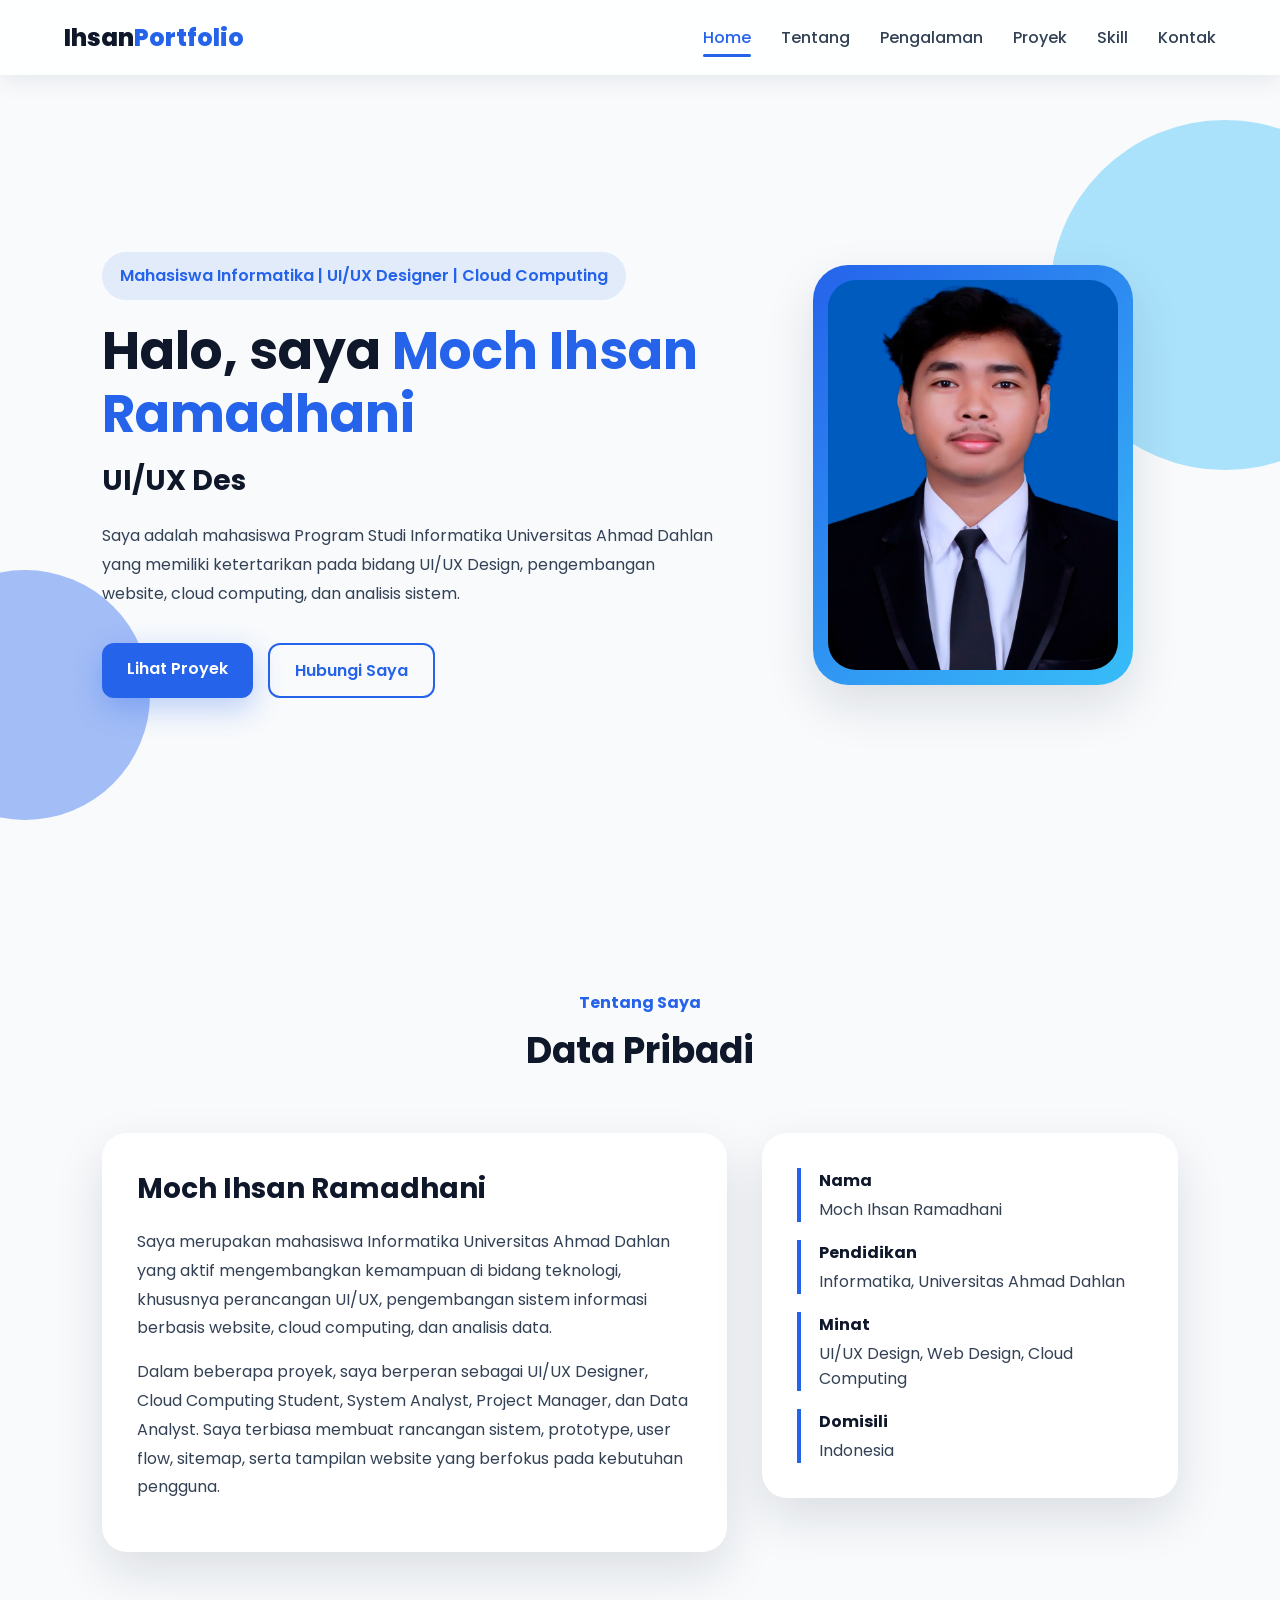
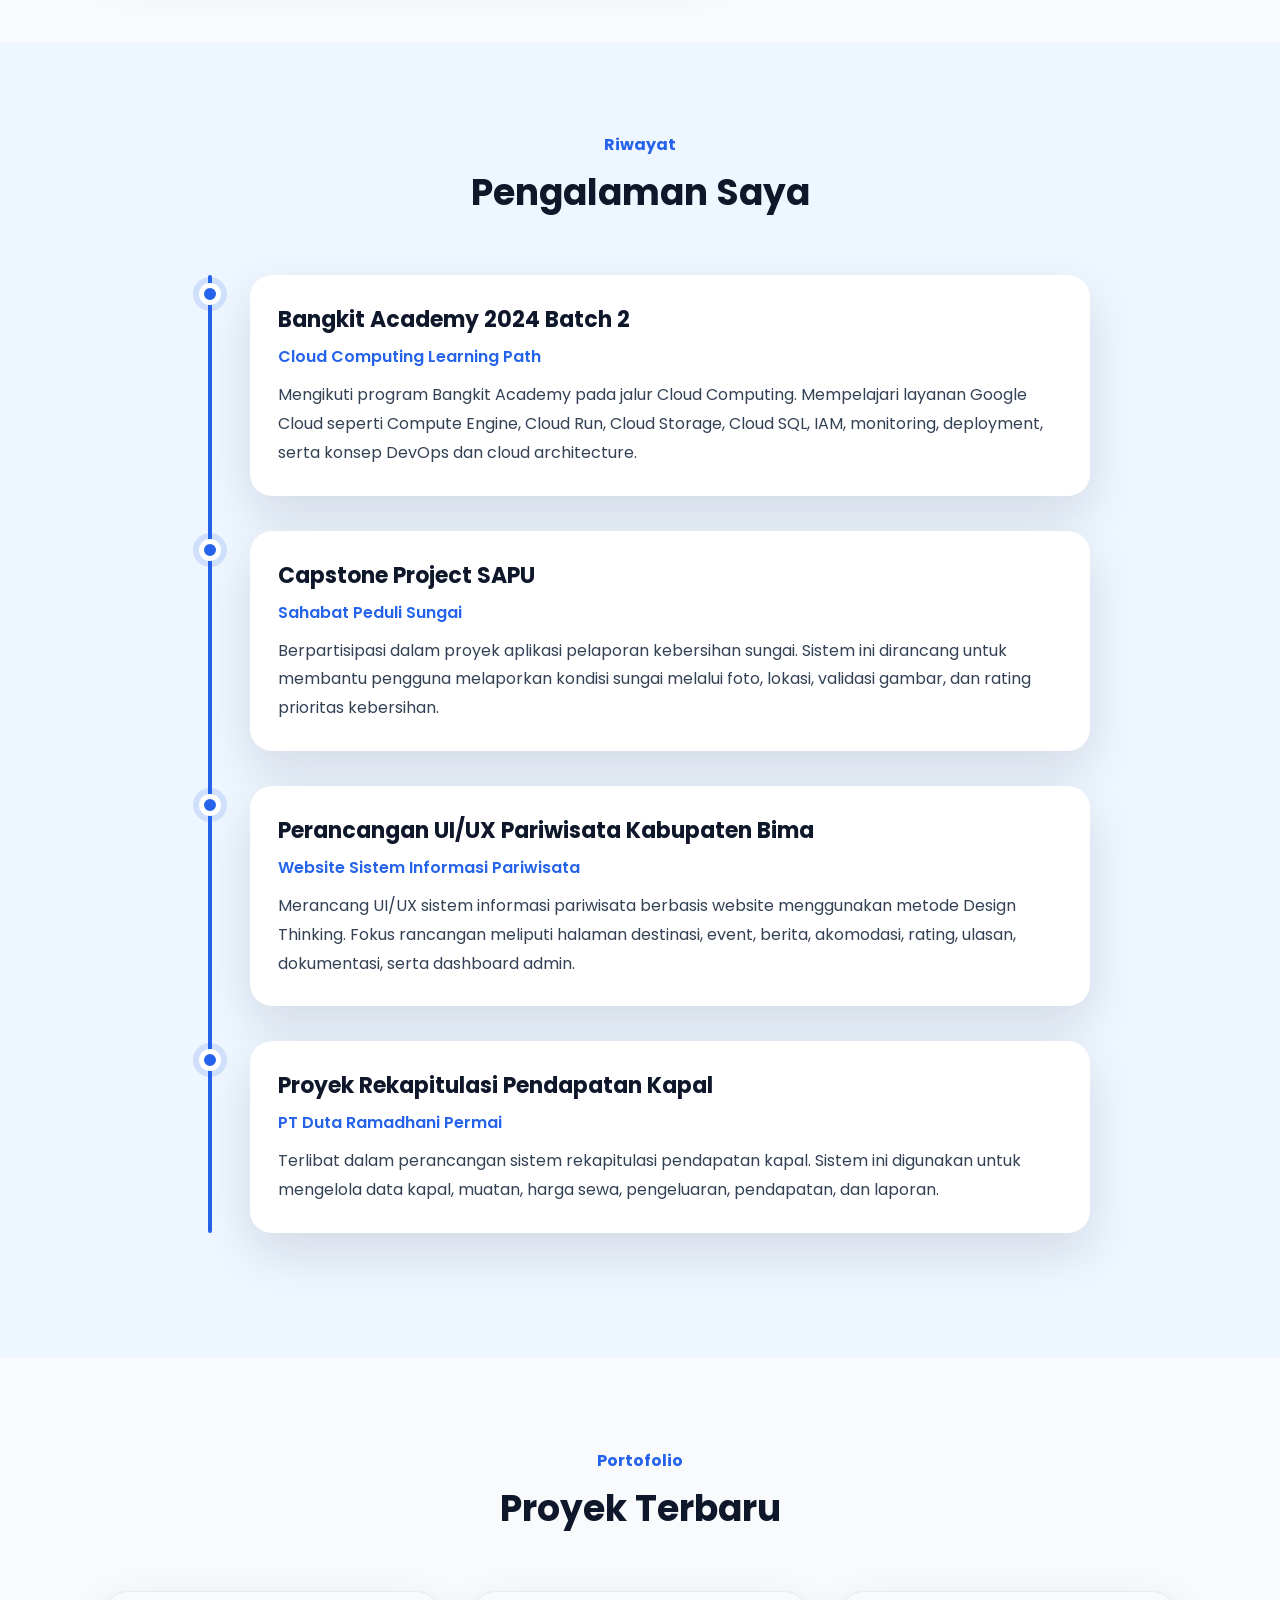
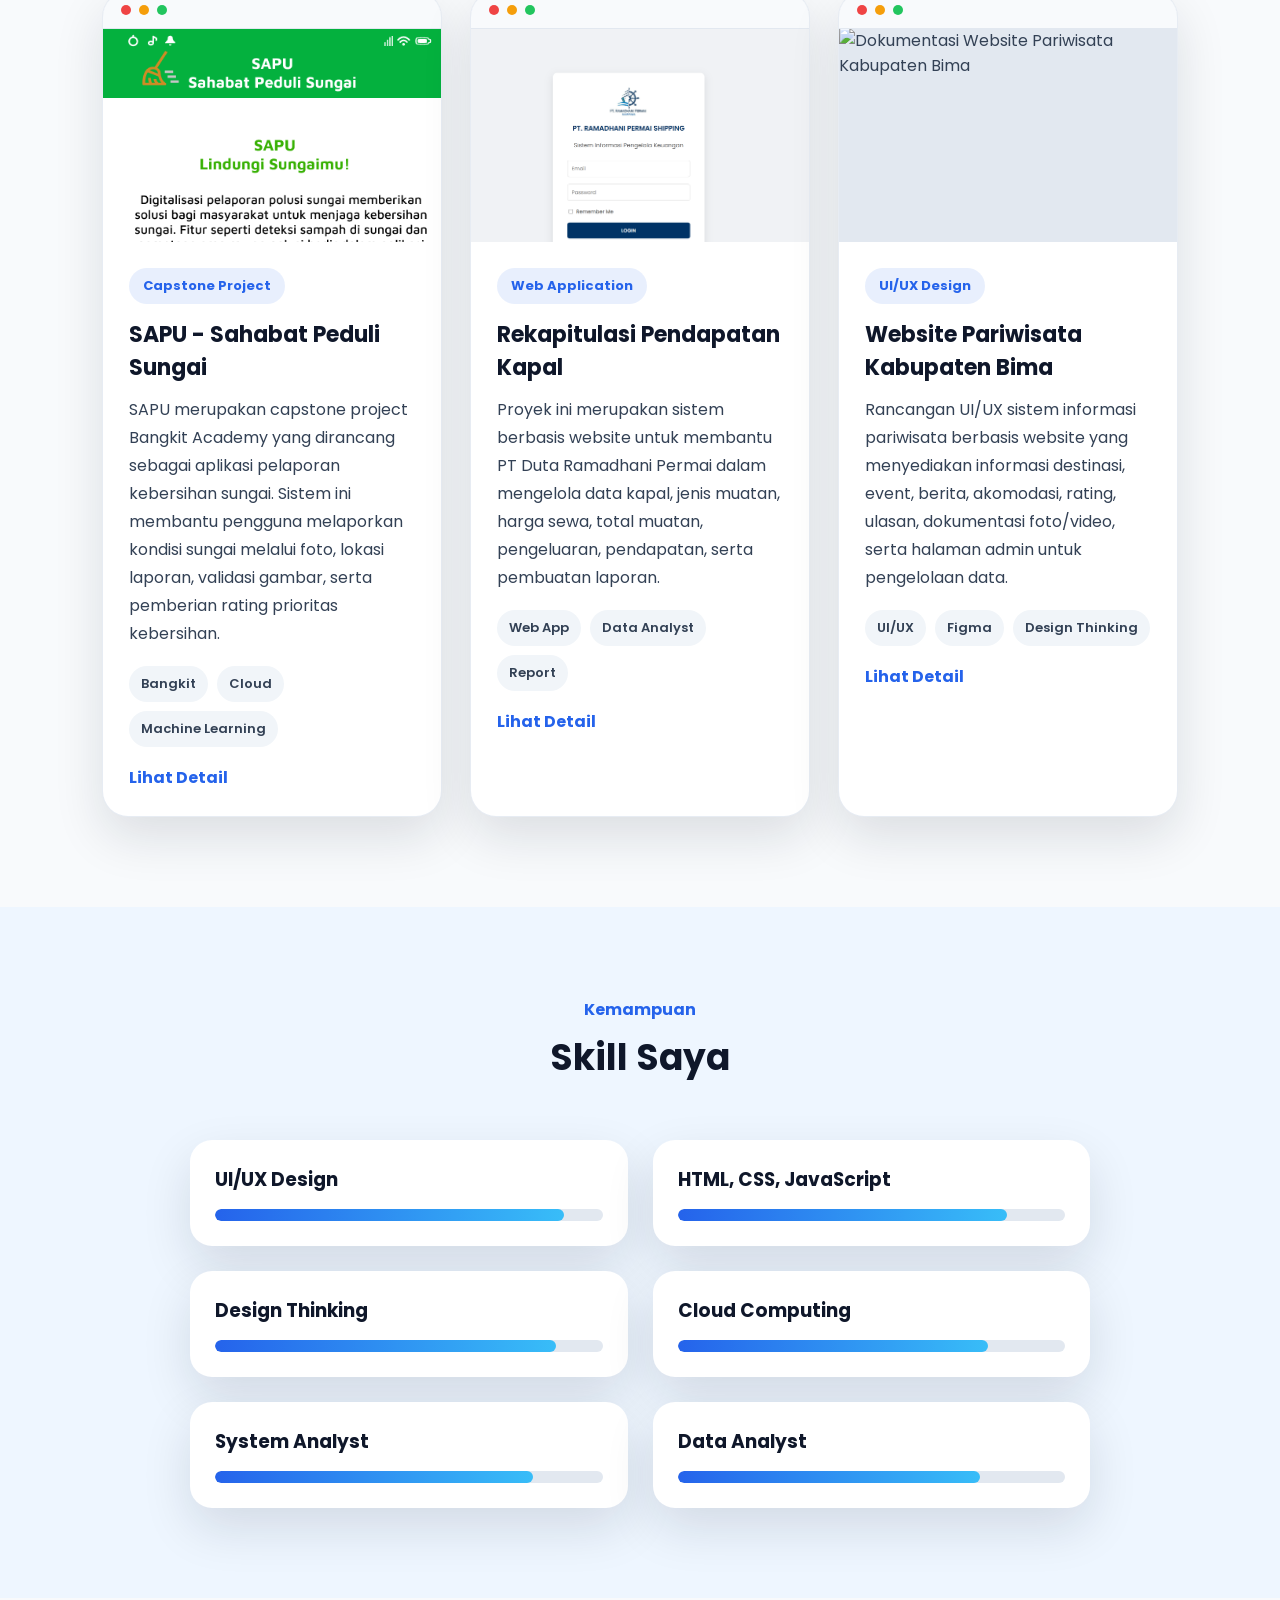
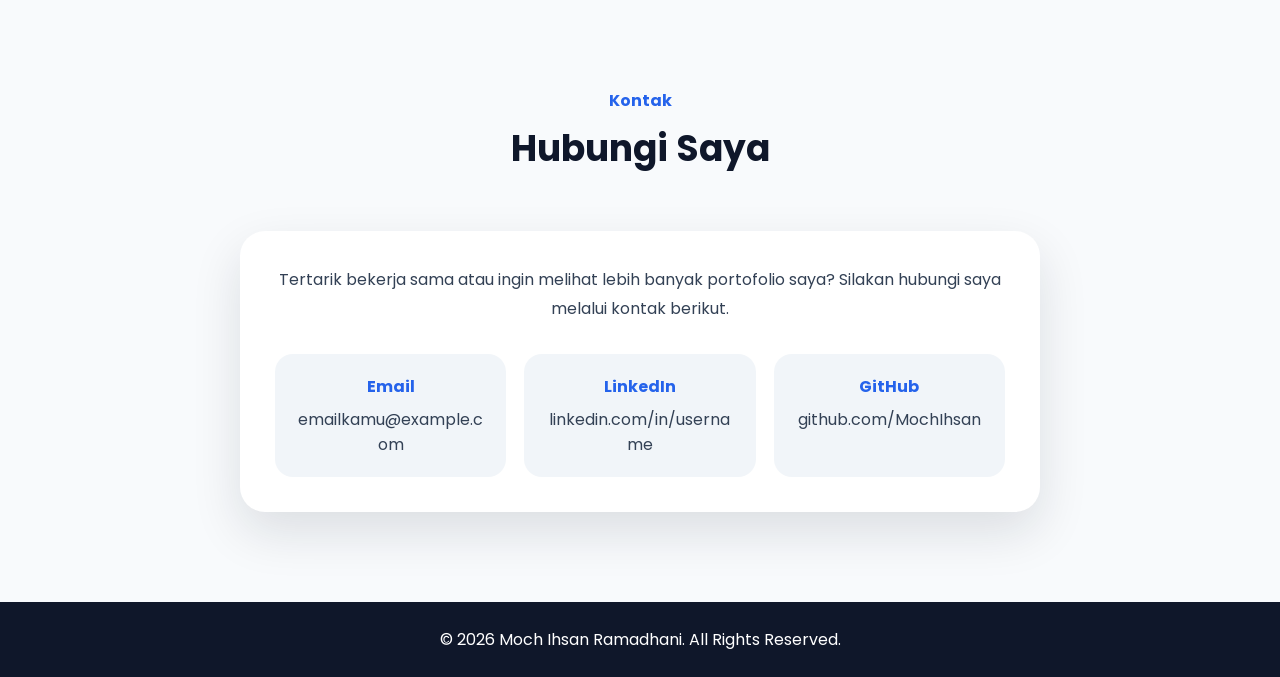
==== index.html @ bd5f5e58 "first commit" ====
<!DOCTYPE html>
<html lang="id">
<head>
  <meta charset="UTF-8" />
  <meta name="viewport" content="width=device-width, initial-scale=1.0" />
  <title>Portofolio | Moch Ihsan Ramadhani</title>

  <link rel="stylesheet" href="style.css" />
</head>
<body>

  <!-- NAVBAR -->
  <header class="header">
    <nav class="navbar">
      <div class="logo">Ihsan<span>Portfolio</span></div>

      <ul class="nav-menu">
        <li><a href="#home" class="nav-link active">Home</a></li>
        <li><a href="#about" class="nav-link">Tentang</a></li>
        <li><a href="#experience" class="nav-link">Pengalaman</a></li>
        <li><a href="#projects" class="nav-link">Proyek</a></li>
        <li><a href="#skills" class="nav-link">Skill</a></li>
        <li><a href="#contact" class="nav-link">Kontak</a></li>
      </ul>

      <div class="menu-toggle" id="menuToggle">
        <span></span>
        <span></span>
        <span></span>
      </div>
    </nav>
  </header>

  <!-- HERO -->
  <section class="hero" id="home">
    <div class="hero-content reveal">
      <p class="badge">Mahasiswa Informatika | UI/UX Designer | Cloud Computing</p>
      <h1>Halo, saya <span>Moch Ihsan Ramadhani</span></h1>
      <h2><span id="typingText"></span></h2>
      <p>
        Saya adalah mahasiswa Program Studi Informatika Universitas Ahmad Dahlan
        yang memiliki ketertarikan pada bidang UI/UX Design, pengembangan website,
        cloud computing, dan analisis sistem.
      </p>

      <div class="hero-buttons">
        <a href="#projects" class="btn primary">Lihat Proyek</a>
        <a href="#contact" class="btn secondary">Hubungi Saya</a>
      </div>
    </div>

    <div class="hero-image reveal">
      <div class="profile-card">
        <!-- Ganti foto.jpg dengan foto kamu -->
        <img src="poto.jpeg" alt="Foto Profil" />
      </div>
    </div>

    <div class="circle circle-1"></div>
    <div class="circle circle-2"></div>
  </section>

  <!-- ABOUT -->
  <section class="section" id="about">
    <div class="section-title reveal">
      <p>Tentang Saya</p>
      <h2>Data Pribadi</h2>
    </div>

    <div class="about-container">
      <div class="about-text reveal">
        <h3>Moch Ihsan Ramadhani</h3>
        <p>
          Saya merupakan mahasiswa Informatika Universitas Ahmad Dahlan yang aktif
          mengembangkan kemampuan di bidang teknologi, khususnya perancangan UI/UX,
          pengembangan sistem informasi berbasis website, cloud computing, dan analisis data.
        </p>
        <p>
          Dalam beberapa proyek, saya berperan sebagai UI/UX Designer, Cloud Computing Student,
          System Analyst, Project Manager, dan Data Analyst. Saya terbiasa membuat rancangan
          sistem, prototype, user flow, sitemap, serta tampilan website yang berfokus pada
          kebutuhan pengguna.
        </p>
      </div>

      <div class="about-info reveal">
        <div class="info-item">
          <span>Nama</span>
          <p>Moch Ihsan Ramadhani</p>
        </div>
        <div class="info-item">
          <span>Pendidikan</span>
          <p>Informatika, Universitas Ahmad Dahlan</p>
        </div>
        <div class="info-item">
          <span>Minat</span>
          <p>UI/UX Design, Web Design, Cloud Computing</p>
        </div>
        <div class="info-item">
          <span>Domisili</span>
          <p>Indonesia</p>
        </div>
      </div>
    </div>
  </section>

  <!-- EXPERIENCE -->
  <section class="section experience-section" id="experience">
    <div class="section-title reveal">
      <p>Riwayat</p>
      <h2>Pengalaman Saya</h2>
    </div>

    <div class="timeline">

      <div class="timeline-item reveal">
        <div class="timeline-dot"></div>
        <div class="timeline-content">
          <h3>Bangkit Academy 2024 Batch 2</h3>
          <span>Cloud Computing Learning Path</span>
          <p>
            Mengikuti program Bangkit Academy pada jalur Cloud Computing. Mempelajari
            layanan Google Cloud seperti Compute Engine, Cloud Run, Cloud Storage,
            Cloud SQL, IAM, monitoring, deployment, serta konsep DevOps dan cloud architecture.
          </p>
        </div>
      </div>

      <div class="timeline-item reveal">
        <div class="timeline-dot"></div>
        <div class="timeline-content">
          <h3>Capstone Project SAPU</h3>
          <span>Sahabat Peduli Sungai</span>
          <p>
            Berpartisipasi dalam proyek aplikasi pelaporan kebersihan sungai. Sistem ini
            dirancang untuk membantu pengguna melaporkan kondisi sungai melalui foto,
            lokasi, validasi gambar, dan rating prioritas kebersihan.
          </p>
        </div>
      </div>

      <div class="timeline-item reveal">
        <div class="timeline-dot"></div>
        <div class="timeline-content">
          <h3>Perancangan UI/UX Pariwisata Kabupaten Bima</h3>
          <span>Website Sistem Informasi Pariwisata</span>
          <p>
            Merancang UI/UX sistem informasi pariwisata berbasis website menggunakan
            metode Design Thinking. Fokus rancangan meliputi halaman destinasi, event,
            berita, akomodasi, rating, ulasan, dokumentasi, serta dashboard admin.
          </p>
        </div>
      </div>

      <div class="timeline-item reveal">
        <div class="timeline-dot"></div>
        <div class="timeline-content">
          <h3>Proyek Rekapitulasi Pendapatan Kapal</h3>
          <span>PT Duta Ramadhani Permai</span>
          <p>
            Terlibat dalam perancangan sistem rekapitulasi pendapatan kapal. Sistem ini
            digunakan untuk mengelola data kapal, muatan, harga sewa, pengeluaran,
            pendapatan, dan laporan.
          </p>
        </div>
      </div>

    </div>
  </section>
<!-- PROJECTS -->
<section class="section" id="projects">
  <div class="section-title reveal">
    <p>Portofolio</p>
    <h2>Proyek Terbaru</h2>
  </div>

  <div class="project-container">

    <!-- PROJECT 1 -->
    <div class="project-card reveal">
      <div class="project-img">
        <img src="project-sapu.png" alt="Dokumentasi Capstone Project SAPU" />

        <div class="project-overlay">
          <button 
            class="project-preview"
            data-img="project-sapu.png"
            data-title="Capstone Project SAPU - Sahabat Peduli Sungai"
          >
            Lihat Preview
          </button>
        </div>
      </div>

      <div class="project-body">
        <span class="project-category">Capstone Project</span>

        <h3>SAPU - Sahabat Peduli Sungai</h3>

        <p>
          SAPU merupakan capstone project Bangkit Academy yang dirancang sebagai
          aplikasi pelaporan kebersihan sungai. Sistem ini membantu pengguna
          melaporkan kondisi sungai melalui foto, lokasi laporan, validasi gambar,
          serta pemberian rating prioritas kebersihan.
        </p>

        <div class="project-tags">
          <span>Bangkit</span>
          <span>Cloud</span>
          <span>Machine Learning</span>
        </div>

        <a href="detail-sapu.html">Lihat Detail</a>
      </div>
    </div>

    <!-- PROJECT 2 -->
    <div class="project-card reveal">
      <div class="project-img">
        <img src="project-kapal.png" alt="Dokumentasi Proyek Rekapitulasi Pendapatan Kapal" />

        <div class="project-overlay">
          <button 
            class="project-preview"
            data-img="project-kapal.png"
            data-title="Proyek Rekapitulasi Pendapatan Kapal PT Duta Ramadhani Permai"
          >
            Lihat Preview
          </button>
        </div>
      </div>

      <div class="project-body">
        <span class="project-category">Web Application</span>

        <h3>Rekapitulasi Pendapatan Kapal</h3>

        <p>
          Proyek ini merupakan sistem berbasis website untuk membantu PT Duta
          Ramadhani Permai dalam mengelola data kapal, jenis muatan, harga sewa,
          total muatan, pengeluaran, pendapatan, serta pembuatan laporan.
        </p>

        <div class="project-tags">
          <span>Web App</span>
          <span>Data Analyst</span>
          <span>Report</span>
        </div>

        <a href="detail-kapal.html">Lihat Detail</a>
      </div>
    </div>

    <!-- PROJECT 3 -->
    <div class="project-card reveal">
      <div class="project-img">
        <img src="project-pariwisata.png" alt="Dokumentasi Website Pariwisata Kabupaten Bima" />

        <div class="project-overlay">
          <button 
            class="project-preview"
            data-img="project-pariwisata.png"
            data-title="Website Pariwisata Kabupaten Bima"
          >
            Lihat Preview
          </button>
        </div>
      </div>

      <div class="project-body">
        <span class="project-category">UI/UX Design</span>

        <h3>Website Pariwisata Kabupaten Bima</h3>

        <p>
          Rancangan UI/UX sistem informasi pariwisata berbasis website yang
          menyediakan informasi destinasi, event, berita, akomodasi, rating,
          ulasan, dokumentasi foto/video, serta halaman admin untuk pengelolaan data.
        </p>

        <div class="project-tags">
          <span>UI/UX</span>
          <span>Figma</span>
          <span>Design Thinking</span>
        </div>

        <a href="detail-pariwisata.html">Lihat Detail</a>
      </div>
    </div>

  </div>
</section>

<!-- MODAL PREVIEW PROJECT -->
<div class="project-modal" id="projectModal">
  <div class="project-modal-content">
    <button class="project-modal-close" id="projectModalClose">&times;</button>
    <h3 id="projectModalTitle">Preview Project</h3>
    <img src="" alt="Preview Project" id="projectModalImage" />
  </div>
</div>

  <!-- SKILLS -->
  <section class="section skills-section" id="skills">
    <div class="section-title reveal">
      <p>Kemampuan</p>
      <h2>Skill Saya</h2>
    </div>

    <div class="skills-container">
      <div class="skill-card reveal">
        <h3>UI/UX Design</h3>
        <div class="skill-bar">
          <span data-width="90%"></span>
        </div>
      </div>

      <div class="skill-card reveal">
        <h3>HTML, CSS, JavaScript</h3>
        <div class="skill-bar">
          <span data-width="85%"></span>
        </div>
      </div>

      <div class="skill-card reveal">
        <h3>Design Thinking</h3>
        <div class="skill-bar">
          <span data-width="88%"></span>
        </div>
      </div>

      <div class="skill-card reveal">
        <h3>Cloud Computing</h3>
        <div class="skill-bar">
          <span data-width="80%"></span>
        </div>
      </div>

      <div class="skill-card reveal">
        <h3>System Analyst</h3>
        <div class="skill-bar">
          <span data-width="82%"></span>
        </div>
      </div>

      <div class="skill-card reveal">
        <h3>Data Analyst</h3>
        <div class="skill-bar">
          <span data-width="78%"></span>
        </div>
      </div>
    </div>
  </section>

  <!-- CONTACT -->
  <section class="section contact-section" id="contact">
    <div class="section-title reveal">
      <p>Kontak</p>
      <h2>Hubungi Saya</h2>
    </div>

    <div class="contact-container reveal">
      <p>
        Tertarik bekerja sama atau ingin melihat lebih banyak portofolio saya?
        Silakan hubungi saya melalui kontak berikut.
      </p>

      <div class="contact-list">
        <div class="contact-item">
          <span>Email</span>
          <p>emailkamu@example.com</p>
        </div>
        <div class="contact-item">
          <span>LinkedIn</span>
          <p>linkedin.com/in/username</p>
        </div>
        <div class="contact-item">
          <span>GitHub</span>
          <p>github.com/MochIhsan</p>
        </div>
      </div>
    </div>
  </section>

  <!-- FOOTER -->
  <footer>
    <p>© 2026 Moch Ihsan Ramadhani. All Rights Reserved.</p>
  </footer>

  <button class="scroll-top" id="scrollTop">↑</button>

  <script src="script.js"></script>
</body>
</html>
---- style.css ----
@import url('https://fonts.googleapis.com/css2?family=Poppins:wght@300;400;500;600;700;800&display=swap');

:root {
  --primary: #2563eb;
  --secondary: #38bdf8;
  --dark: #0f172a;
  --text: #334155;
  --light: #f8fafc;
  --white: #ffffff;
  --gray: #e2e8f0;
  --shadow: 0 20px 50px rgba(15, 23, 42, 0.12);
}

* {
  margin: 0;
  padding: 0;
  box-sizing: border-box;
  font-family: 'Poppins', sans-serif;
  scroll-behavior: smooth;
}

body {
  background: var(--light);
  color: var(--text);
  overflow-x: hidden;
}

a {
  text-decoration: none;
  color: inherit;
}

ul {
  list-style: none;
}

/* NAVBAR */
.header {
  width: 100%;
  position: fixed;
  top: 0;
  left: 0;
  background: rgba(255, 255, 255, 0.85);
  backdrop-filter: blur(15px);
  box-shadow: 0 5px 25px rgba(15, 23, 42, 0.08);
  z-index: 1000;
}

.navbar {
  width: 90%;
  max-width: 1200px;
  height: 75px;
  margin: auto;
  display: flex;
  align-items: center;
  justify-content: space-between;
}

.logo {
  font-size: 24px;
  font-weight: 800;
  color: var(--dark);
}

.logo span {
  color: var(--primary);
}

.nav-menu {
  display: flex;
  gap: 30px;
}

.nav-link {
  font-weight: 500;
  color: var(--text);
  transition: 0.3s;
  position: relative;
}

.nav-link::after {
  content: "";
  position: absolute;
  width: 0;
  height: 3px;
  background: var(--primary);
  left: 0;
  bottom: -8px;
  border-radius: 50px;
  transition: 0.3s;
}

.nav-link:hover,
.nav-link.active {
  color: var(--primary);
}

.nav-link:hover::after,
.nav-link.active::after {
  width: 100%;
}

.menu-toggle {
  display: none;
  flex-direction: column;
  gap: 6px;
  cursor: pointer;
}

.menu-toggle span {
  width: 28px;
  height: 3px;
  background: var(--dark);
  border-radius: 10px;
}

/* HERO */
.hero {
  min-height: 100vh;
  padding: 120px 8% 70px;
  display: grid;
  grid-template-columns: 1.2fr 0.8fr;
  align-items: center;
  gap: 50px;
  position: relative;
  overflow: hidden;
}

.badge {
  display: inline-block;
  background: rgba(37, 99, 235, 0.1);
  color: var(--primary);
  padding: 10px 18px;
  border-radius: 50px;
  font-weight: 600;
  margin-bottom: 20px;
}

.hero-content h1 {
  font-size: 52px;
  line-height: 1.2;
  color: var(--dark);
  margin-bottom: 15px;
}

.hero-content h1 span {
  color: var(--primary);
}

.hero-content h2 {
  font-size: 28px;
  color: var(--dark);
  min-height: 42px;
  margin-bottom: 20px;
}

.hero-content p {
  font-size: 16px;
  line-height: 1.8;
  max-width: 650px;
}

.hero-buttons {
  margin-top: 35px;
  display: flex;
  gap: 15px;
  flex-wrap: wrap;
}

.btn {
  padding: 13px 25px;
  border-radius: 12px;
  font-weight: 600;
  transition: 0.3s;
}

.btn.primary {
  background: var(--primary);
  color: var(--white);
  box-shadow: 0 10px 30px rgba(37, 99, 235, 0.3);
}

.btn.secondary {
  border: 2px solid var(--primary);
  color: var(--primary);
}

.btn:hover {
  transform: translateY(-5px);
}

.hero-image {
  display: flex;
  justify-content: center;
}

.profile-card {
  width: 320px;
  height: 420px;
  border-radius: 35px;
  padding: 15px;
  background: linear-gradient(135deg, var(--primary), var(--secondary));
  box-shadow: var(--shadow);
  animation: floatImage 4s ease-in-out infinite;
}

.profile-card img {
  width: 100%;
  height: 100%;
  border-radius: 28px;
  object-fit: cover;
  background: var(--gray);
}

@keyframes floatImage {
  0%, 100% {
    transform: translateY(0);
  }
  50% {
    transform: translateY(-18px);
  }
}

.circle {
  position: absolute;
  border-radius: 50%;
  z-index: -1;
  opacity: 0.4;
}

.circle-1 {
  width: 350px;
  height: 350px;
  background: var(--secondary);
  top: 120px;
  right: -120px;
  animation: rotateCircle 12s linear infinite;
}

.circle-2 {
  width: 250px;
  height: 250px;
  background: var(--primary);
  bottom: 80px;
  left: -100px;
  animation: rotateCircle 15s linear infinite reverse;
}

@keyframes rotateCircle {
  from {
    transform: rotate(0deg) scale(1);
  }
  to {
    transform: rotate(360deg) scale(1.1);
  }
}

/* GENERAL SECTION */
.section {
  padding: 90px 8%;
}

.section-title {
  text-align: center;
  margin-bottom: 55px;
}

.section-title p {
  color: var(--primary);
  font-weight: 700;
  margin-bottom: 8px;
}

.section-title h2 {
  font-size: 36px;
  color: var(--dark);
}

/* ABOUT */
.about-container {
  display: grid;
  grid-template-columns: 1.2fr 0.8fr;
  gap: 35px;
  align-items: start;
}

.about-text,
.about-info,
.contact-container {
  background: var(--white);
  border-radius: 25px;
  padding: 35px;
  box-shadow: var(--shadow);
}

.about-text h3 {
  font-size: 28px;
  color: var(--dark);
  margin-bottom: 18px;
}

.about-text p {
  line-height: 1.8;
  margin-bottom: 15px;
}

.about-info {
  display: grid;
  gap: 18px;
}

.info-item {
  border-left: 4px solid var(--primary);
  padding-left: 18px;
}

.info-item span {
  font-weight: 700;
  color: var(--dark);
}

.info-item p {
  margin-top: 4px;
}

/* EXPERIENCE */
.experience-section {
  background: #eef6ff;
}

.timeline {
  max-width: 900px;
  margin: auto;
  position: relative;
}

.timeline::before {
  content: "";
  position: absolute;
  left: 18px;
  top: 0;
  width: 4px;
  height: 100%;
  background: var(--primary);
  border-radius: 50px;
}

.timeline-item {
  position: relative;
  padding-left: 60px;
  margin-bottom: 35px;
}

.timeline-dot {
  width: 22px;
  height: 22px;
  background: var(--primary);
  border: 5px solid var(--white);
  border-radius: 50%;
  position: absolute;
  left: 9px;
  top: 8px;
  box-shadow: 0 0 0 6px rgba(37, 99, 235, 0.15);
}

.timeline-content {
  background: var(--white);
  padding: 28px;
  border-radius: 22px;
  box-shadow: var(--shadow);
  transition: 0.3s;
}

.timeline-content:hover {
  transform: translateX(8px);
}

.timeline-content h3 {
  color: var(--dark);
  font-size: 22px;
}

.timeline-content span {
  display: inline-block;
  margin: 8px 0 12px;
  color: var(--primary);
  font-weight: 600;
}

.timeline-content p {
  line-height: 1.8;
}

/* PROJECTS */
.project-container {
  display: grid;
  grid-template-columns: repeat(3, 1fr);
  gap: 28px;
}

.project-card {
  background: var(--white);
  border-radius: 26px;
  overflow: hidden;
  box-shadow: var(--shadow);
  transition: 0.4s ease;
  border: 1px solid rgba(226, 232, 240, 0.8);
}

.project-card:hover {
  transform: translateY(-12px);
  box-shadow: 0 25px 60px rgba(15, 23, 42, 0.18);
}

.project-img {
  width: 100%;
  height: 250px;
  position: relative;
  overflow: hidden;
  background: #e2e8f0;
}

/* Efek seperti tampilan browser/window */
.project-img::before {
  content: "";
  width: 100%;
  height: 36px;
  background: #f8fafc;
  position: absolute;
  top: 0;
  left: 0;
  z-index: 2;
  border-bottom: 1px solid #e2e8f0;
}

.project-img::after {
  content: "";
  width: 10px;
  height: 10px;
  background: #ef4444;
  position: absolute;
  top: 13px;
  left: 18px;
  border-radius: 50%;
  z-index: 3;
  box-shadow: 18px 0 #f59e0b, 36px 0 #22c55e;
}

.project-img img {
  width: 100%;
  height: 100%;
  object-fit: cover;
  object-position: top;
  padding-top: 36px;
  transition: 0.5s ease;
}

.project-card:hover .project-img img {
  transform: scale(1.08);
}

.project-overlay {
  position: absolute;
  inset: 0;
  background: rgba(15, 23, 42, 0.62);
  display: flex;
  align-items: center;
  justify-content: center;
  padding-top: 36px;
  opacity: 0;
  transition: 0.4s ease;
  z-index: 5;
}

.project-card:hover .project-overlay {
  opacity: 1;
}

.project-preview {
  border: none;
  background: var(--primary);
  color: var(--white);
  padding: 13px 24px;
  border-radius: 14px;
  font-weight: 700;
  cursor: pointer;
  box-shadow: 0 12px 30px rgba(37, 99, 235, 0.35);
  transition: 0.3s ease;
}

.project-preview:hover {
  background: var(--dark);
  transform: translateY(-4px);
}

.project-body {
  padding: 26px;
}

.project-category {
  display: inline-block;
  background: rgba(37, 99, 235, 0.1);
  color: var(--primary);
  padding: 8px 14px;
  border-radius: 50px;
  font-size: 13px;
  font-weight: 700;
  margin-bottom: 14px;
}

.project-body h3 {
  color: var(--dark);
  font-size: 22px;
  margin-bottom: 12px;
}

.project-body p {
  line-height: 1.75;
  margin-bottom: 18px;
}

.project-tags {
  display: flex;
  flex-wrap: wrap;
  gap: 9px;
  margin-bottom: 18px;
}

.project-tags span {
  background: #f1f5f9;
  color: var(--text);
  padding: 8px 12px;
  border-radius: 50px;
  font-size: 13px;
  font-weight: 600;
}

.project-body a {
  color: var(--primary);
  font-weight: 700;
}

/* MODAL PREVIEW PROJECT */
.project-modal {
  position: fixed;
  inset: 0;
  background: rgba(15, 23, 42, 0.78);
  backdrop-filter: blur(8px);
  z-index: 3000;
  display: none;
  align-items: center;
  justify-content: center;
  padding: 35px;
}

.project-modal.show {
  display: flex;
}

.project-modal-content {
  width: min(1100px, 100%);
  max-height: 90vh;
  background: var(--white);
  border-radius: 24px;
  padding: 24px;
  position: relative;
  box-shadow: 0 25px 80px rgba(0, 0, 0, 0.35);
  animation: projectModalZoom 0.35s ease;
}

@keyframes projectModalZoom {
  from {
    opacity: 0;
    transform: scale(0.88);
  }

  to {
    opacity: 1;
    transform: scale(1);
  }
}

.project-modal-content h3 {
  color: var(--dark);
  margin-bottom: 18px;
  padding-right: 45px;
}

.project-modal-content img {
  width: 100%;
  max-height: 72vh;
  object-fit: contain;
  border-radius: 16px;
  background: #f1f5f9;
}

.project-modal-close {
  position: absolute;
  top: 18px;
  right: 20px;
  width: 38px;
  height: 38px;
  border: none;
  border-radius: 50%;
  background: #f1f5f9;
  color: var(--dark);
  font-size: 28px;
  line-height: 38px;
  cursor: pointer;
  transition: 0.3s ease;
}

.project-modal-close:hover {
  background: var(--primary);
  color: var(--white);
}

/* RESPONSIVE PROJECT */
@media (max-width: 992px) {
  .project-container {
    grid-template-columns: repeat(2, 1fr);
  }

  .project-img {
    height: 280px;
  }
}

@media (max-width: 768px) {
  .project-container {
    grid-template-columns: 1fr;
  }

  .project-img {
    height: 260px;
  }
}

@media (max-width: 576px) {
  .project-img {
    height: 220px;
  }

  .project-body {
    padding: 22px;
  }

  .project-body h3 {
    font-size: 20px;
  }

  .project-modal {
    padding: 18px;
  }

  .project-modal-content {
    padding: 18px;
    border-radius: 18px;
  }

  .project-modal-content h3 {
    font-size: 18px;
  }
}

/* SKILLS */
.skills-section {
  background: #eef6ff;
}

.skills-container {
  display: grid;
  grid-template-columns: repeat(2, 1fr);
  gap: 25px;
  max-width: 900px;
  margin: auto;
}

.skill-card {
  background: var(--white);
  padding: 25px;
  border-radius: 22px;
  box-shadow: var(--shadow);
}

.skill-card h3 {
  color: var(--dark);
  margin-bottom: 15px;
}

.skill-bar {
  width: 100%;
  height: 12px;
  background: var(--gray);
  border-radius: 50px;
  overflow: hidden;
}

.skill-bar span {
  display: block;
  height: 100%;
  width: 0;
  background: linear-gradient(90deg, var(--primary), var(--secondary));
  border-radius: 50px;
  transition: width 1.5s ease;
}

/* CONTACT */
.contact-section {
  text-align: center;
}

.contact-container {
  max-width: 800px;
  margin: auto;
}

.contact-container > p {
  line-height: 1.8;
  margin-bottom: 30px;
}

.contact-list {
  display: grid;
  grid-template-columns: repeat(3, 1fr);
  gap: 18px;
}

.contact-item {
  background: #f1f5f9;
  border-radius: 18px;
  padding: 20px;
}

.contact-item span {
  color: var(--primary);
  font-weight: 700;
}

.contact-item p {
  margin-top: 8px;
  word-break: break-word;
}

/* FOOTER */
footer {
  background: var(--dark);
  color: var(--white);
  text-align: center;
  padding: 25px;
}

/* SCROLL TOP */
.scroll-top {
  position: fixed;
  right: 25px;
  bottom: 25px;
  width: 45px;
  height: 45px;
  border: none;
  border-radius: 50%;
  background: var(--primary);
  color: var(--white);
  font-size: 22px;
  cursor: pointer;
  display: none;
  box-shadow: var(--shadow);
  transition: 0.3s;
}

.scroll-top:hover {
  transform: translateY(-5px);
}

/* REVEAL ANIMATION */
.reveal {
  opacity: 0;
  transform: translateY(60px);
  transition: 0.8s ease;
}

.reveal.show {
  opacity: 1;
  transform: translateY(0);
}

/* RESPONSIVE */
@media (max-width: 992px) {
  .hero,
  .about-container {
    grid-template-columns: 1fr;
    text-align: center;
  }

  .hero-content p {
    margin: auto;
  }

  .hero-buttons {
    justify-content: center;
  }

  .project-container {
    grid-template-columns: repeat(2, 1fr);
  }

  .contact-list {
    grid-template-columns: 1fr;
  }
}

@media (max-width: 768px) {
  .menu-toggle {
    display: flex;
  }

  .nav-menu {
    position: absolute;
    top: 75px;
    right: -100%;
    width: 100%;
    background: var(--white);
    flex-direction: column;
    align-items: center;
    padding: 30px 0;
    transition: 0.4s;
    box-shadow: 0 20px 30px rgba(15, 23, 42, 0.08);
  }

  .nav-menu.active {
    right: 0;
  }

  .hero-content h1 {
    font-size: 38px;
  }

  .hero-content h2 {
    font-size: 22px;
  }

  .profile-card {
    width: 260px;
    height: 340px;
  }

  .project-container,
  .skills-container {
    grid-template-columns: 1fr;
  }

  .section-title h2 {
    font-size: 30px;
  }
}
/* DETAIL PROJECT PAGE */
.detail-hero {
  min-height: 90vh;
  padding: 130px 8% 80px;
  display: grid;
  grid-template-columns: 1fr 1fr;
  gap: 55px;
  align-items: center;
  background: linear-gradient(135deg, #f8fafc, #eef6ff);
}

.back-link {
  display: inline-block;
  color: var(--primary);
  font-weight: 700;
  margin-bottom: 22px;
}

.detail-category {
  display: inline-block;
  background: rgba(37, 99, 235, 0.1);
  color: var(--primary);
  padding: 10px 18px;
  border-radius: 50px;
  font-weight: 700;
  margin-bottom: 18px;
}

.detail-hero-content h1 {
  font-size: 46px;
  line-height: 1.2;
  color: var(--dark);
  margin-bottom: 20px;
}

.detail-hero-content p {
  line-height: 1.9;
  font-size: 16px;
  margin-bottom: 24px;
}

.detail-tags {
  display: flex;
  flex-wrap: wrap;
  gap: 10px;
}

.detail-tags span {
  background: var(--white);
  color: var(--text);
  padding: 9px 14px;
  border-radius: 50px;
  font-weight: 600;
  box-shadow: 0 8px 20px rgba(15, 23, 42, 0.08);
}

.detail-hero-image {
  background: var(--white);
  border-radius: 28px;
  padding: 14px;
  box-shadow: var(--shadow);
  overflow: hidden;
}

.detail-hero-image img {
  width: 100%;
  height: 390px;
  object-fit: cover;
  object-position: top;
  border-radius: 20px;
  background: var(--gray);
}

.detail-grid {
  display: grid;
  grid-template-columns: 1.3fr 0.7fr;
  gap: 35px;
  align-items: start;
}

.detail-main,
.sidebar-card {
  background: var(--white);
  border-radius: 25px;
  padding: 34px;
  box-shadow: var(--shadow);
}

.detail-main h2 {
  color: var(--dark);
  font-size: 28px;
  margin-bottom: 16px;
}

.detail-main p {
  line-height: 1.85;
  margin-bottom: 18px;
}

.feature-list {
  display: grid;
  grid-template-columns: repeat(2, 1fr);
  gap: 18px;
  margin-top: 20px;
}

.feature-item {
  background: #f8fafc;
  border-radius: 18px;
  padding: 22px;
  border-left: 4px solid var(--primary);
}

.feature-item h3 {
  color: var(--dark);
  margin-bottom: 10px;
}

.feature-item p {
  margin-bottom: 0;
  line-height: 1.7;
}

.detail-sidebar {
  position: sticky;
  top: 105px;
}

.sidebar-card h3 {
  color: var(--dark);
  font-size: 24px;
  margin-bottom: 22px;
}

.sidebar-info {
  padding: 16px 0;
  border-bottom: 1px solid var(--gray);
}

.sidebar-info:last-child {
  border-bottom: none;
}

.sidebar-info span {
  display: block;
  color: var(--primary);
  font-weight: 700;
  margin-bottom: 6px;
}

.sidebar-info p {
  color: var(--text);
  line-height: 1.6;
}

.gallery-section {
  background: #eef6ff;
}

.gallery-grid {
  display: grid;
  grid-template-columns: repeat(4, 1fr);
  gap: 22px;
}

.gallery-card {
  position: relative;
  height: 230px;
  border-radius: 22px;
  overflow: hidden;
  background: var(--white);
  box-shadow: var(--shadow);
  cursor: pointer;
}

.gallery-card img {
  width: 100%;
  height: 100%;
  object-fit: cover;
  object-position: top;
  transition: 0.4s ease;
}

.gallery-card:hover img {
  transform: scale(1.08);
}

.gallery-preview {
  position: absolute;
  left: 50%;
  bottom: 18px;
  transform: translateX(-50%) translateY(20px);
  border: none;
  background: var(--primary);
  color: var(--white);
  padding: 10px 18px;
  border-radius: 12px;
  font-weight: 700;
  cursor: pointer;
  opacity: 0;
  transition: 0.3s ease;
}

.gallery-card:hover .gallery-preview {
  opacity: 1;
  transform: translateX(-50%) translateY(0);
}

/* RESPONSIVE DETAIL PAGE */
@media (max-width: 992px) {
  .detail-hero,
  .detail-grid {
    grid-template-columns: 1fr;
  }

  .detail-sidebar {
    position: static;
  }

  .gallery-grid {
    grid-template-columns: repeat(2, 1fr);
  }

  .detail-hero-content h1 {
    font-size: 38px;
  }
}

@media (max-width: 576px) {
  .detail-hero {
    padding: 115px 8% 60px;
  }

  .detail-hero-content h1 {
    font-size: 30px;
  }

  .detail-hero-image img {
    height: 260px;
  }

  .detail-main,
  .sidebar-card {
    padding: 24px;
  }

  .feature-list {
    grid-template-columns: 1fr;
  }

  .gallery-grid {
    grid-template-columns: 1fr;
  }

  .gallery-card {
    height: 220px;
  }
}
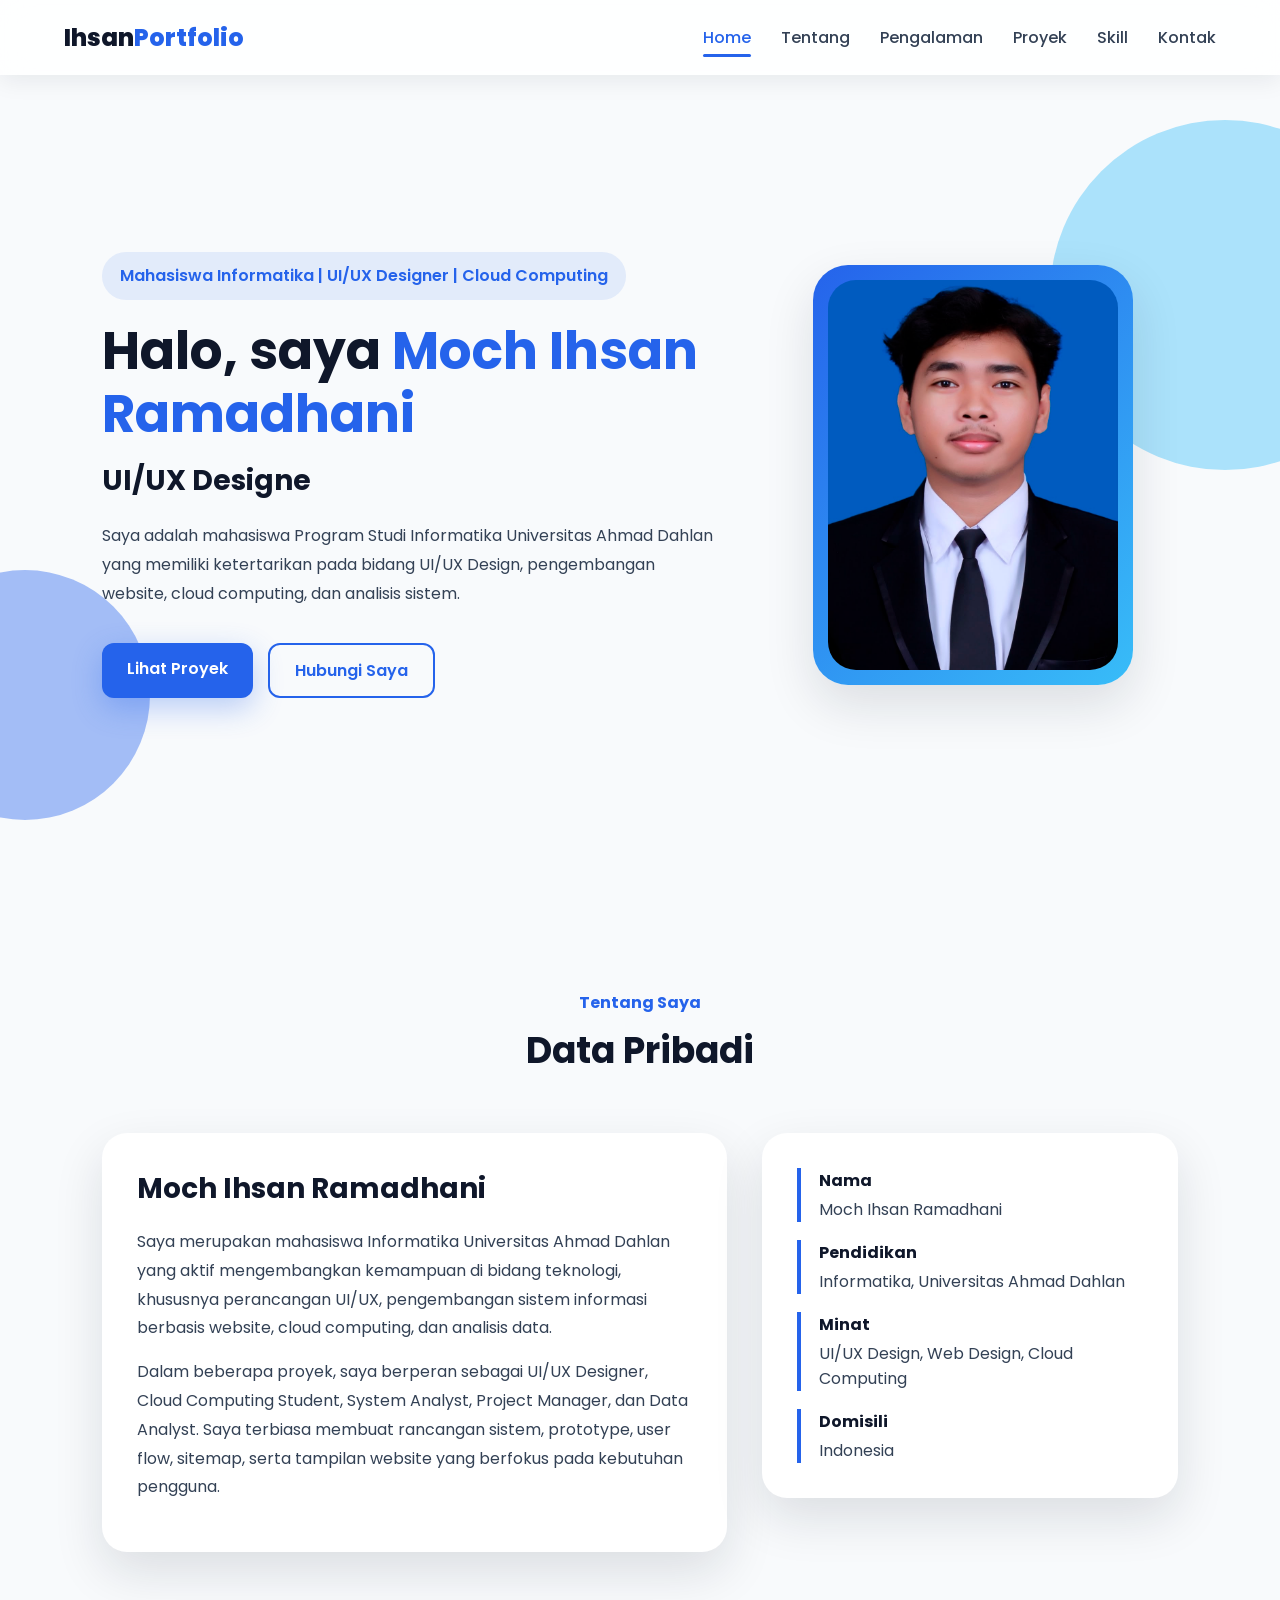
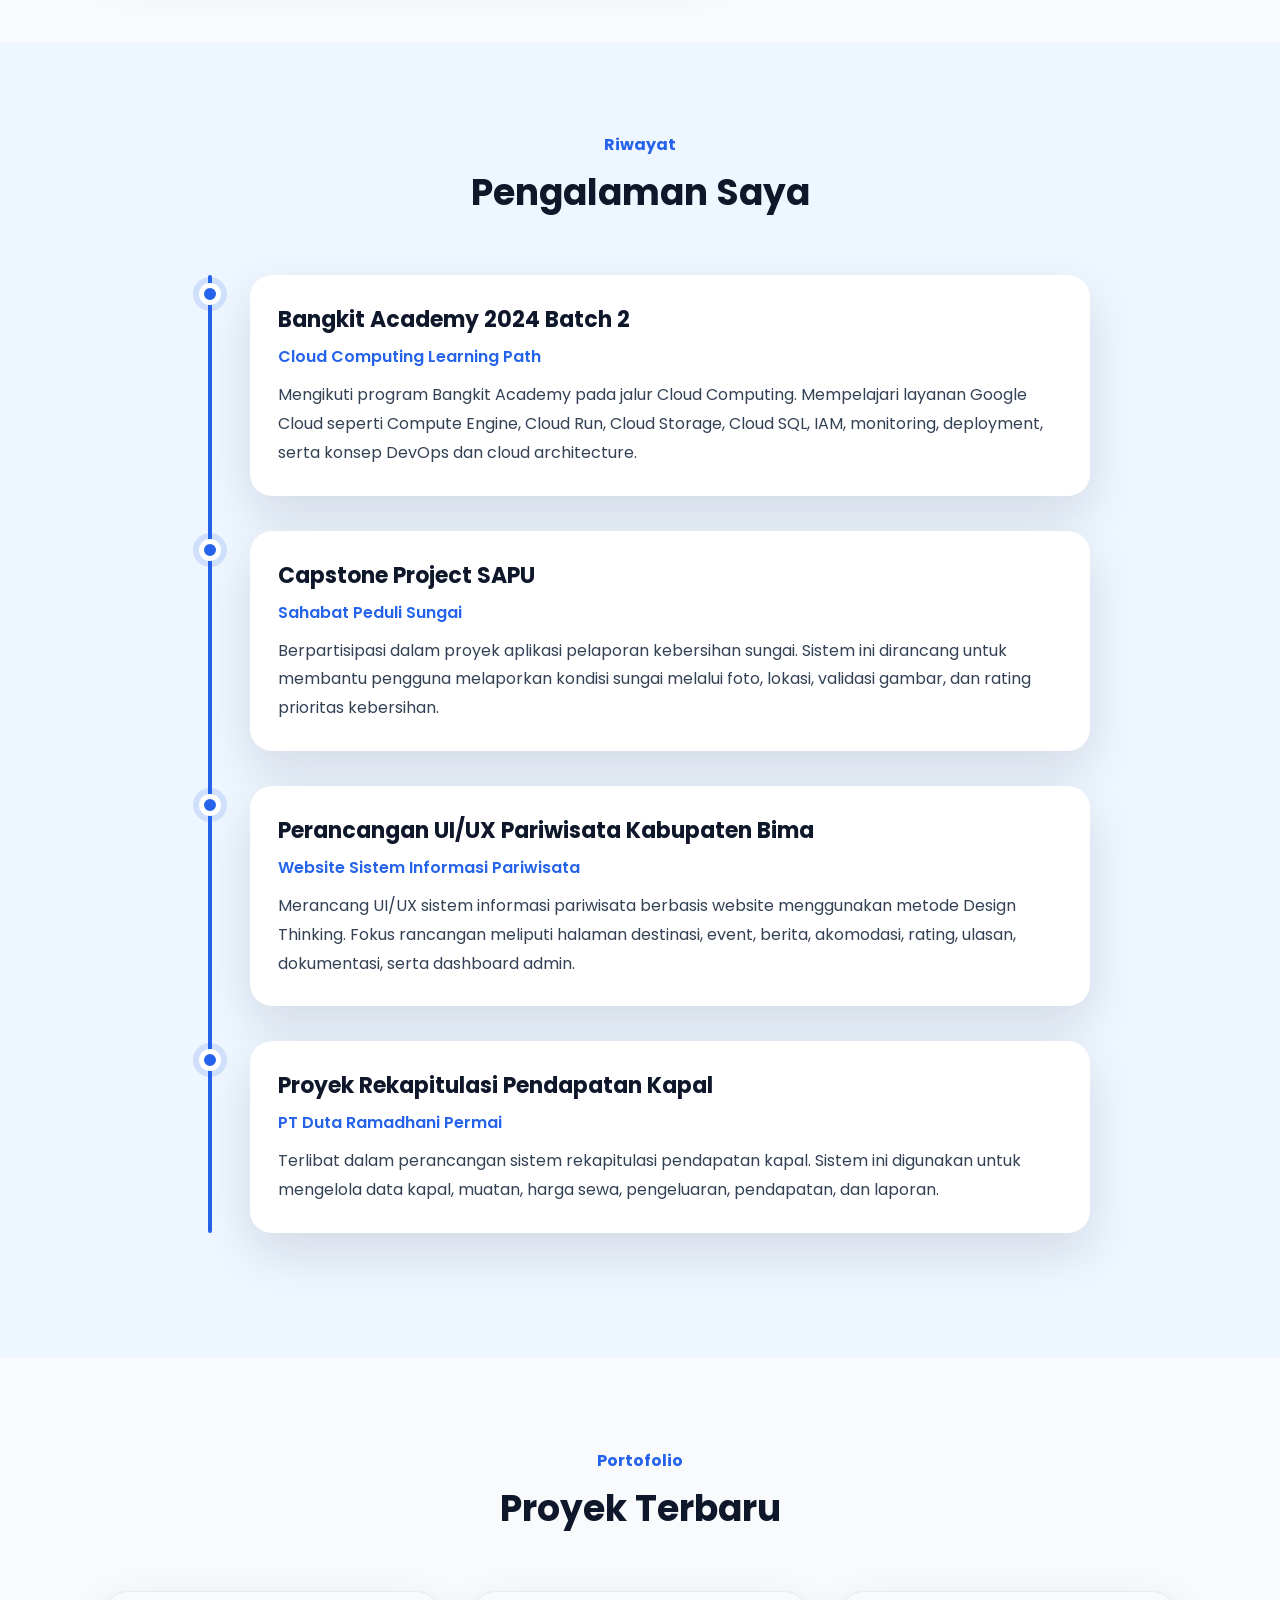
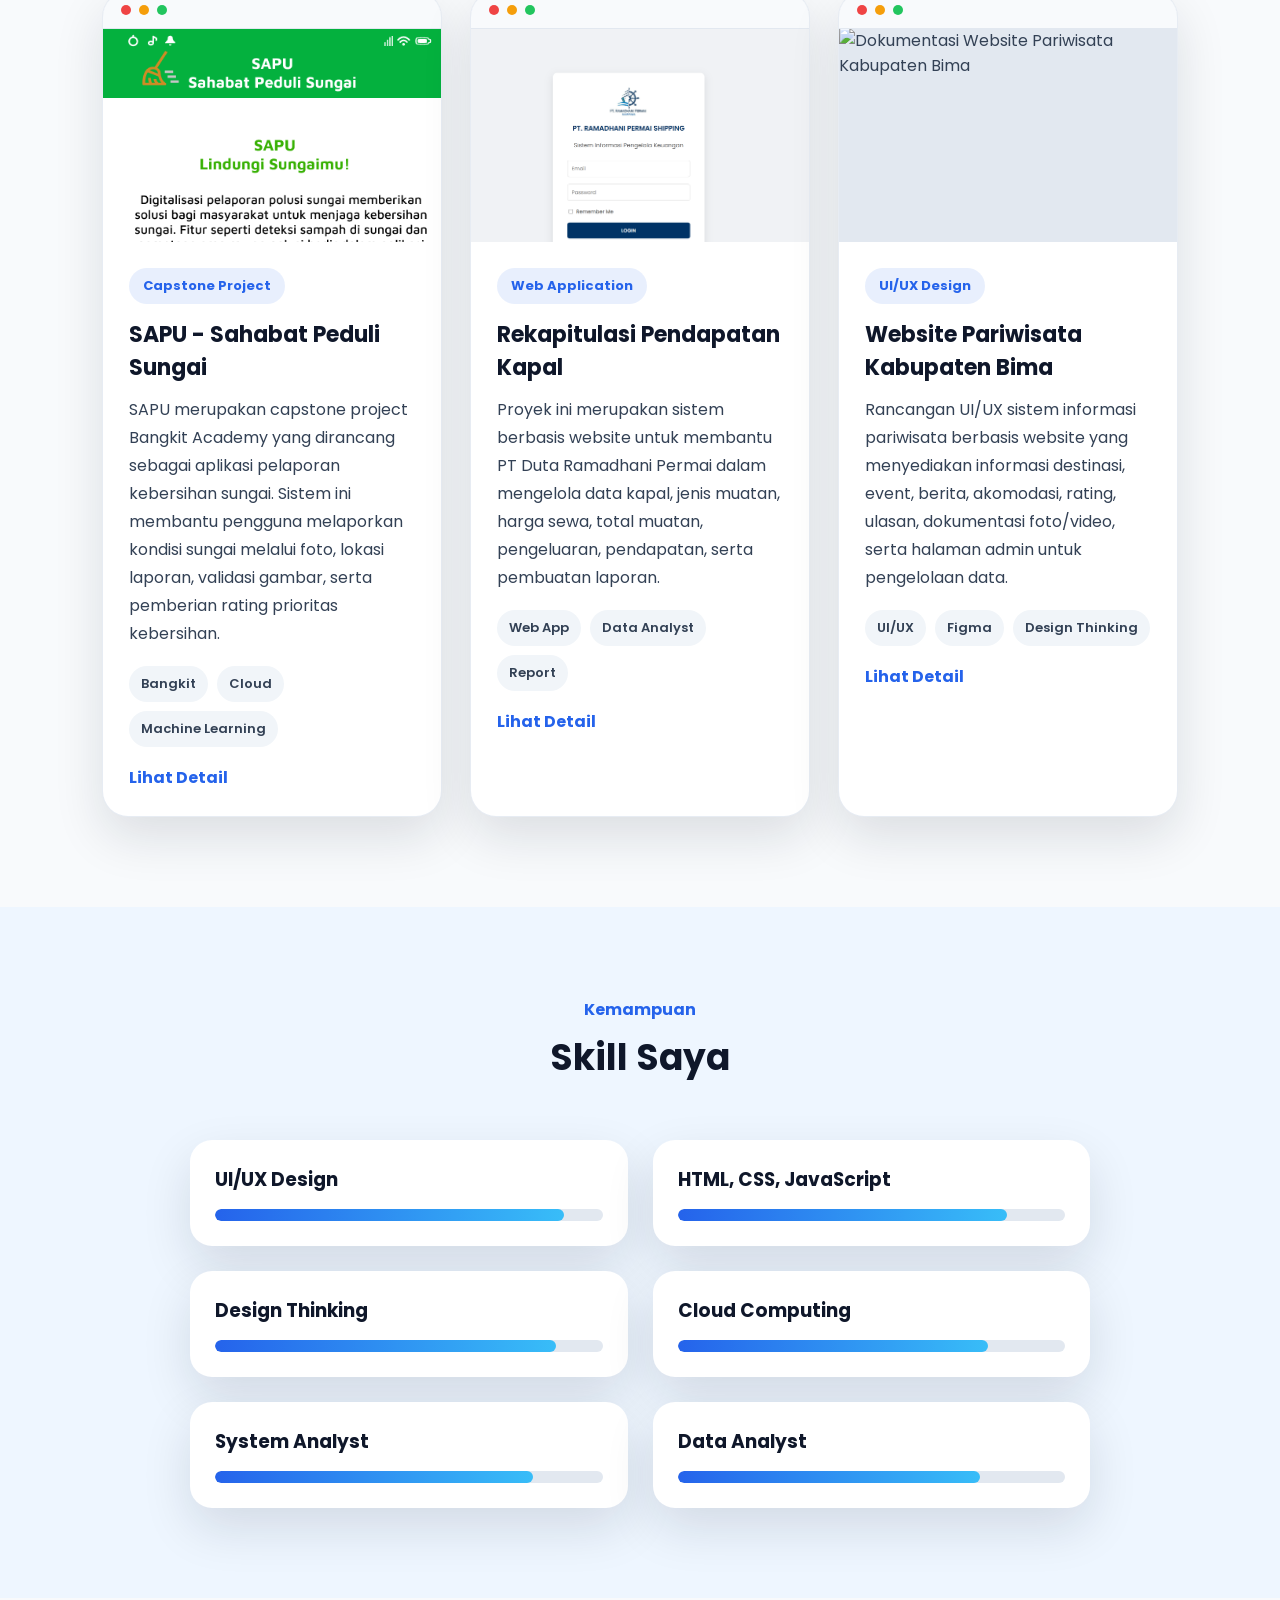
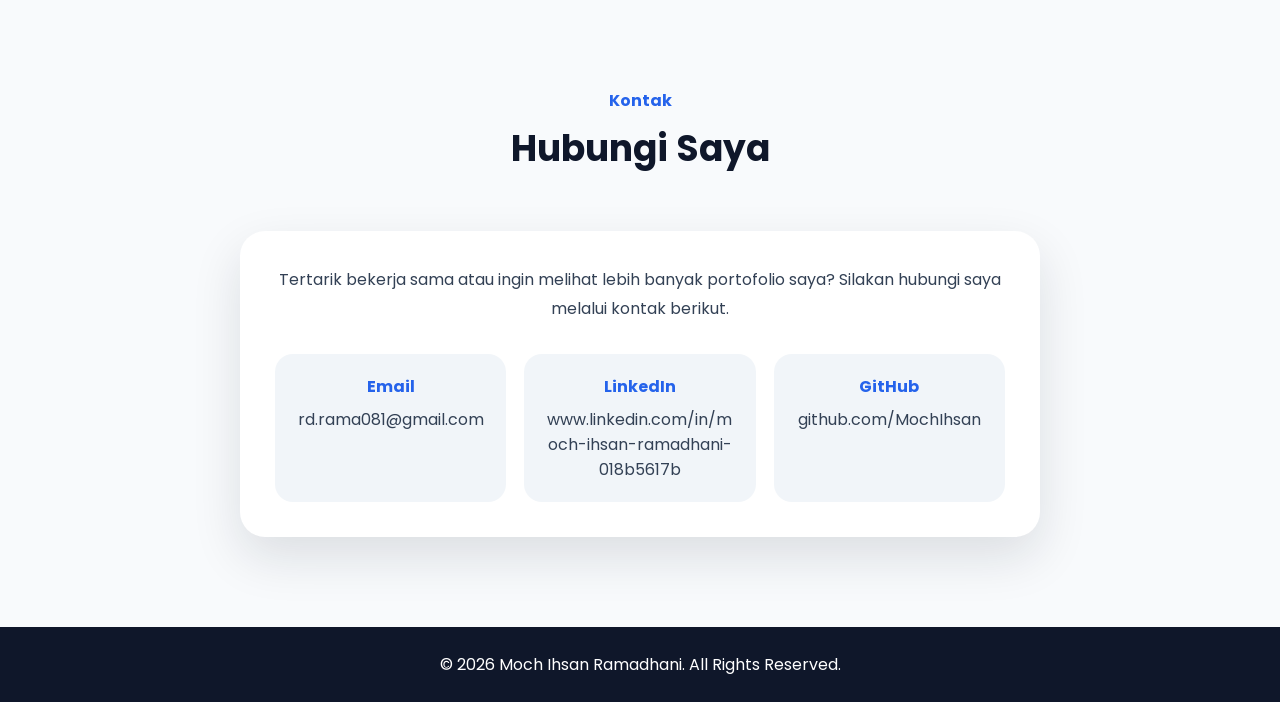
==== commit b8b3ec5d: "update codingan terbaru" ====
--- a/index.html
+++ b/index.html
@@ -368,11 +368,12 @@
       <div class="contact-list">
         <div class="contact-item">
           <span>Email</span>
-          <p>emailkamu@example.com</p>
+          <p>rd.rama081@gmail.com</p>
         </div>
         <div class="contact-item">
           <span>LinkedIn</span>
-          <p>linkedin.com/in/username</p>
+          <p>www.linkedin.com/in/moch-ihsan-ramadhani-018b5617b
+</p>
         </div>
         <div class="contact-item">
           <span>GitHub</span>
